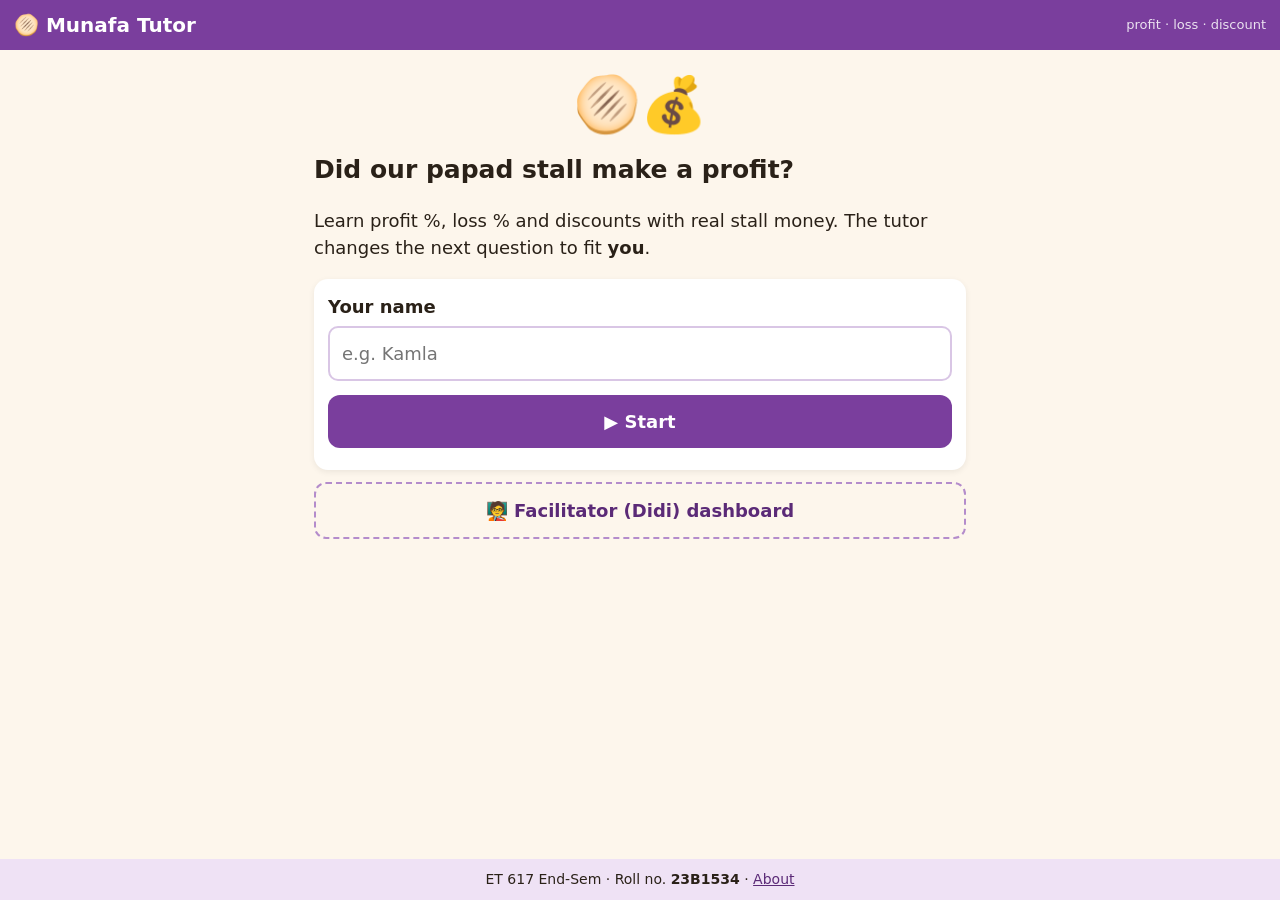
==== index.html @ 230e3823 "Adaptive tutor: BKT mastery, question generator, misconception diagnosis, decision rule, STAR cycle," ====
<!DOCTYPE html>
<html lang="en-IN">
<head>
<meta charset="UTF-8">
<meta name="viewport" content="width=device-width, initial-scale=1">
<title>Munafa Tutor · 23B1534</title>
<link rel="stylesheet" href="style.css">
</head>
<body>
<header class="top">
  <a href="#" id="homeLink" class="brand">🫓 Munafa Tutor</a>
  <span class="tag">profit · loss · discount</span>
</header>

<main id="app" aria-live="polite"></main>

<footer class="foot">
  ET 617 End-Sem · Roll no. <b>23B1534</b> · <a href="#" id="aboutLink">About</a>
</footer>

<script src="engine.js"></script>
<script src="app.js"></script>
</body>
</html>
---- style.css ----
/* Munafa Tutor — large, low-text, phone-first */
* { box-sizing: border-box; }
body { margin: 0; font-family: "Segoe UI", system-ui, sans-serif; background: #fdf6ec; color: #2a2118;
  font-size: 18px; line-height: 1.5; display: flex; flex-direction: column; min-height: 100vh; }
.top { display: flex; justify-content: space-between; align-items: center; padding: 10px 14px; background: #7a3e9d; color: #fff; }
.brand { color: #fff; font-weight: 700; font-size: 20px; text-decoration: none; }
.tag { font-size: 13px; opacity: .85; }
main { flex: 1; max-width: 680px; width: 100%; margin: 0 auto; padding: 14px; }
.foot { text-align: center; font-size: 14px; padding: 10px; background: #efe2f5; }
.foot a { color: #5b2a77; }
h1 { font-size: 25px; margin: 6px 0; } h2 { font-size: 21px; margin: 8px 0; } h3 { margin: 4px 0; }
.big-emoji { font-size: 54px; text-align: center; }
.muted { color: #6f6257; font-size: 15px; }
.card { background: #fff; border-radius: 14px; padding: 14px; margin: 12px 0; box-shadow: 0 2px 6px rgba(0,0,0,.07); }
.step { font-size: 12px; font-weight: 700; color: #7a3e9d; letter-spacing: .6px; margin-top: 6px; }
.banner { background: #fff1c9; border-radius: 10px; padding: 8px 12px; font-weight: 700; }
button { font: inherit; cursor: pointer; border: none; border-radius: 12px; }
.btn { display: block; width: 100%; padding: 13px; margin: 8px 0; font-size: 18px; font-weight: 700; background: #7a3e9d; color: #fff; text-align: center; }
.btn.alt { background: #fff; color: #5b2a77; border: 2px solid #b48ccb; font-weight: 600; }
.btn.ghost { background: transparent; color: #5b2a77; border: 2px dashed #b48ccb; }
.btn.green { background: #2e8b57; }
.btn.small { padding: 8px; font-size: 15px; }
.step-btn { text-align: left !important; font-size: 16px !important; }
.speak { background: #f0e3f7; color: #5b2a77; padding: 5px 12px; font-size: 14px; margin: 4px 0; }
.mic { background: #c0392b; color: #fff; width: 100%; padding: 12px; font-size: 17px; font-weight: 700; margin: 6px 0; }
.inp { width: 100%; font: inherit; padding: 12px; border: 2px solid #d9c6e5; border-radius: 10px; margin: 6px 0; }
.numrow { display: flex; align-items: center; gap: 8px; font-size: 24px; font-weight: 700; }
.duo { display: grid; grid-template-columns: 1fr 1fr; gap: 10px; margin: 10px 0; }
.person { background: #f7eefb; border-radius: 12px; padding: 10px; text-align: center; font-size: 17px; }
.notes { font-size: 34px; }
.formula { background: #f7eefb; border-left: 5px solid #7a3e9d; padding: 8px 10px; margin: 6px 0; font-weight: 700; }
.qmeta { font-size: 13px; color: #7a3e9d; font-weight: 700; }
.feedback { border-left: 6px solid #2e8b57; background: #eefaf2; padding: 12px; border-radius: 10px; margin: 10px 0; }
.feedback.support { border-color: #e8a02e; background: #fff6e5; }
.alt-exp { border: 2px solid #b48ccb; } .alt-exp.prereq { border-color: #e8a02e; }
.why { background: #f3f0fa; border-radius: 12px; padding: 12px; margin: 10px 0; font-size: 15px; }
.delta { margin: 6px 0; font-size: 15px; }
.mastery { margin: 6px 0; }
.mrow { display: grid; grid-template-columns: 80px 1fr 44px; align-items: center; gap: 6px; font-size: 14px; margin: 4px 0; }
.mbar { height: 14px; background: #eee3f3; border-radius: 7px; overflow: hidden; }
.mbar div { height: 100%; border-radius: 7px; }
details { background: #fff; border-radius: 10px; padding: 8px 12px; margin: 8px 0; }
summary { cursor: pointer; font-weight: 600; }
.tbl { width: 100%; border-collapse: collapse; font-size: 13px; margin-top: 6px; }
.tbl th, .tbl td { border: 1px solid #e6d9ee; padding: 4px; text-align: center; }
.review { border-top: 1px dashed #d9c6e5; padding-top: 8px; margin-top: 8px; font-size: 15px; }
.share { border: 3px solid #7a3e9d; }
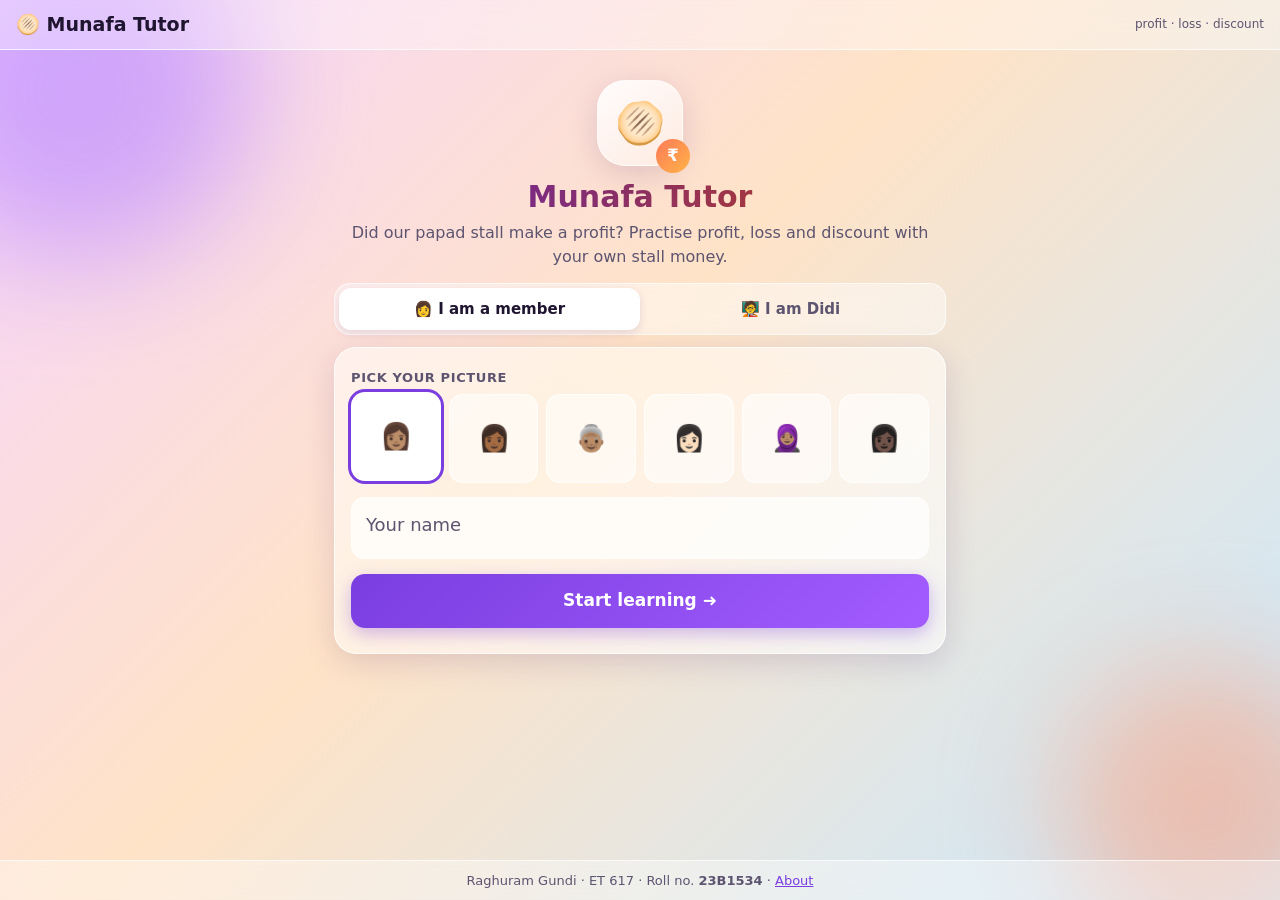
==== commit 2596f341: "Glass interface, interactive login (member avatars, facilitator PIN keypad), About credits" ====
--- a/index.html
+++ b/index.html
@@ -15,7 +15,7 @@
 <main id="app" aria-live="polite"></main>
 
 <footer class="foot">
-  ET 617 End-Sem · Roll no. <b>23B1534</b> · <a href="#" id="aboutLink">About</a>
+  Raghuram Gundi · ET 617 · Roll no. <b>23B1534</b> · <a href="#" id="aboutLink">About</a>
 </footer>
 
 <script src="engine.js"></script>
--- a/style.css
+++ b/style.css
@@ -1,47 +1,115 @@
-/* Munafa Tutor — large, low-text, phone-first */
+/* Munafa Tutor — glass interface, phone-first */
 * { box-sizing: border-box; }
-body { margin: 0; font-family: "Segoe UI", system-ui, sans-serif; background: #fdf6ec; color: #2a2118;
-  font-size: 18px; line-height: 1.5; display: flex; flex-direction: column; min-height: 100vh; }
-.top { display: flex; justify-content: space-between; align-items: center; padding: 10px 14px; background: #7a3e9d; color: #fff; }
-.brand { color: #fff; font-weight: 700; font-size: 20px; text-decoration: none; }
-.tag { font-size: 13px; opacity: .85; }
-main { flex: 1; max-width: 680px; width: 100%; margin: 0 auto; padding: 14px; }
-.foot { text-align: center; font-size: 14px; padding: 10px; background: #efe2f5; }
-.foot a { color: #5b2a77; }
+:root { --ink: #1f1530; --muted: #5d5470; --accent: #7a3ee0; --accent2: #ff7a59; --glass: rgba(255,255,255,.55);
+  --line: rgba(255,255,255,.7); --shadow: 0 8px 30px rgba(60,20,110,.15); }
+body { margin: 0; font-family: "Segoe UI", system-ui, sans-serif; color: var(--ink); font-size: 18px; line-height: 1.5;
+  display: flex; flex-direction: column; min-height: 100vh;
+  background: linear-gradient(135deg, #f6d5ff 0%, #ffe3c7 45%, #c9e9ff 100%); background-attachment: fixed; }
+body::before, body::after { content: ""; position: fixed; z-index: -1; border-radius: 50%; filter: blur(60px); opacity: .55; animation: float 14s ease-in-out infinite alternate; }
+body::before { width: 340px; height: 340px; background: #b07cff; top: -80px; left: -90px; }
+body::after { width: 300px; height: 300px; background: #ff9f7a; bottom: -60px; right: -80px; animation-delay: -7s; }
+@keyframes float { to { transform: translate(40px, 60px) scale(1.15); } }
+
+.top { position: sticky; top: 0; z-index: 5; display: flex; justify-content: space-between; align-items: center; padding: 10px 16px;
+  background: rgba(255,255,255,.35); backdrop-filter: blur(16px); -webkit-backdrop-filter: blur(16px); border-bottom: 1px solid var(--line); }
+.brand { color: var(--ink); font-weight: 800; font-size: 19px; text-decoration: none; }
+.tag { font-size: 12px; color: var(--muted); }
+main { flex: 1; max-width: 640px; width: 100%; margin: 0 auto; padding: 14px; }
+main.enter { animation: enter .35s ease-out; }
+@keyframes enter { from { opacity: 0; transform: translateY(10px); } to { opacity: 1; transform: none; } }
+.foot { text-align: center; font-size: 13px; padding: 10px; background: rgba(255,255,255,.35); backdrop-filter: blur(12px); border-top: 1px solid var(--line); color: var(--muted); }
+.foot a { color: var(--accent); }
+
 h1 { font-size: 25px; margin: 6px 0; } h2 { font-size: 21px; margin: 8px 0; } h3 { margin: 4px 0; }
+.center { text-align: center; }
 .big-emoji { font-size: 54px; text-align: center; }
-.muted { color: #6f6257; font-size: 15px; }
-.card { background: #fff; border-radius: 14px; padding: 14px; margin: 12px 0; box-shadow: 0 2px 6px rgba(0,0,0,.07); }
-.step { font-size: 12px; font-weight: 700; color: #7a3e9d; letter-spacing: .6px; margin-top: 6px; }
-.banner { background: #fff1c9; border-radius: 10px; padding: 8px 12px; font-weight: 700; }
-button { font: inherit; cursor: pointer; border: none; border-radius: 12px; }
-.btn { display: block; width: 100%; padding: 13px; margin: 8px 0; font-size: 18px; font-weight: 700; background: #7a3e9d; color: #fff; text-align: center; }
-.btn.alt { background: #fff; color: #5b2a77; border: 2px solid #b48ccb; font-weight: 600; }
-.btn.ghost { background: transparent; color: #5b2a77; border: 2px dashed #b48ccb; }
-.btn.green { background: #2e8b57; }
-.btn.small { padding: 8px; font-size: 15px; }
+.muted { color: var(--muted); font-size: 15px; }
+.card, details, .why, .feedback, .banner { background: var(--glass); backdrop-filter: blur(18px) saturate(140%); -webkit-backdrop-filter: blur(18px) saturate(140%);
+  border: 1px solid var(--line); box-shadow: var(--shadow); }
+.card { border-radius: 22px; padding: 16px; margin: 12px 0; }
+.step { font-size: 12px; font-weight: 800; color: var(--accent); letter-spacing: .8px; margin-top: 6px; }
+.banner { border-radius: 14px; padding: 8px 12px; font-weight: 700; }
+
+button { font: inherit; cursor: pointer; border: none; border-radius: 14px; transition: transform .12s, box-shadow .2s, background .2s; }
+button:active { transform: scale(.97); }
+.btn { display: block; width: 100%; padding: 14px; margin: 9px 0; font-size: 17px; font-weight: 700; color: #fff; text-align: center;
+  background: linear-gradient(135deg, var(--accent), #a35cff); box-shadow: 0 6px 18px rgba(122,62,224,.35); }
+.btn:hover { box-shadow: 0 8px 24px rgba(122,62,224,.45); }
+.btn.alt { background: rgba(255,255,255,.6); color: #4b2a8a; border: 1px solid var(--line); box-shadow: 0 4px 14px rgba(60,20,110,.08); font-weight: 600; }
+.btn.alt:hover { background: rgba(255,255,255,.85); }
+.btn.ghost { background: transparent; color: #4b2a8a; border: 1.5px dashed rgba(122,62,224,.5); box-shadow: none; }
+.btn.green { background: linear-gradient(135deg, #22a06b, #3cc48a); box-shadow: 0 6px 18px rgba(34,160,107,.3); }
+.btn.small { padding: 9px; font-size: 15px; }
+.btn.shine { position: relative; overflow: hidden; }
+.btn.shine::after { content: ""; position: absolute; top: 0; left: -60%; width: 40%; height: 100%; background: linear-gradient(90deg, transparent, rgba(255,255,255,.5), transparent); animation: shine 2.8s infinite; }
+@keyframes shine { to { left: 130%; } }
 .step-btn { text-align: left !important; font-size: 16px !important; }
-.speak { background: #f0e3f7; color: #5b2a77; padding: 5px 12px; font-size: 14px; margin: 4px 0; }
-.mic { background: #c0392b; color: #fff; width: 100%; padding: 12px; font-size: 17px; font-weight: 700; margin: 6px 0; }
-.inp { width: 100%; font: inherit; padding: 12px; border: 2px solid #d9c6e5; border-radius: 10px; margin: 6px 0; }
+.mic { background: linear-gradient(135deg, #e5484d, var(--accent2)); color: #fff; width: 100%; padding: 12px; font-size: 16px; font-weight: 700; margin: 6px 0; }
+.inp { width: 100%; font: inherit; padding: 13px 14px; border: 1px solid var(--line); border-radius: 14px; margin: 6px 0; background: rgba(255,255,255,.7); outline: none; transition: box-shadow .2s; }
+.inp:focus { box-shadow: 0 0 0 3px rgba(122,62,224,.3); }
+
+/* Login */
+.login { padding-top: 8px; }
+.logo-orb { width: 86px; height: 86px; margin: 8px auto; border-radius: 28px; display: grid; place-items: center; font-size: 40px; position: relative;
+  background: linear-gradient(145deg, rgba(255,255,255,.9), rgba(255,255,255,.35)); border: 1px solid var(--line); box-shadow: var(--shadow); animation: bob 4s ease-in-out infinite; }
+.logo-orb span { position: absolute; right: -8px; bottom: -8px; width: 34px; height: 34px; border-radius: 50%; display: grid; place-items: center; font-size: 17px; font-weight: 800; color: #fff; background: linear-gradient(135deg, var(--accent2), #ffb347); }
+.logo-orb.small { width: 64px; height: 64px; font-size: 30px; border-radius: 20px; }
+@keyframes bob { 50% { transform: translateY(-6px) rotate(-3deg); } }
+.hero { text-align: center; font-size: 30px; font-weight: 800; margin: 8px 0 2px;
+  background: linear-gradient(90deg, #5b21b6, #c2410c); -webkit-background-clip: text; background-clip: text; color: transparent; }
+.hero-sub { text-align: center; color: var(--muted); font-size: 16px; margin: 0 8px 14px; }
+.seg { position: relative; display: grid; grid-template-columns: 1fr 1fr; background: rgba(255,255,255,.45); border: 1px solid var(--line); border-radius: 16px; padding: 4px; backdrop-filter: blur(12px); }
+.seg-btn { position: relative; z-index: 1; background: none; padding: 10px; font-size: 15px; font-weight: 700; color: var(--muted); }
+.seg-btn.on { color: var(--ink); }
+.seg-pill { position: absolute; top: 4px; left: 4px; width: calc(50% - 4px); height: calc(100% - 8px); border-radius: 12px; background: #fff; box-shadow: 0 3px 10px rgba(60,20,110,.12); transition: transform .3s cubic-bezier(.4,1.4,.6,1); }
+.seg.right .seg-pill { transform: translateX(100%); }
+.hidden { display: none; }
+.pane { animation: enter .3s ease-out; }
+.lbl { font-size: 13px; font-weight: 700; color: var(--muted); text-transform: uppercase; letter-spacing: .6px; margin: 4px 0 6px; }
+.avatars { display: flex; gap: 8px; justify-content: space-between; margin-bottom: 8px; }
+.av { flex: 1; aspect-ratio: 1; font-size: 26px; background: rgba(255,255,255,.55); border: 1px solid var(--line); }
+.av.on { background: #fff; box-shadow: 0 0 0 3px var(--accent); transform: translateY(-2px); }
+.field { position: relative; }
+.field .inp { padding-top: 20px; }
+.field label { position: absolute; left: 15px; top: 20px; color: var(--muted); pointer-events: none; transition: all .18s; }
+.field .inp:focus + label, .field .inp:not(:placeholder-shown) + label { top: 9px; font-size: 12px; color: var(--accent); font-weight: 700; }
+.chips { display: grid; gap: 8px; }
+.chip-l { display: flex; align-items: center; gap: 10px; padding: 10px 12px; background: rgba(255,255,255,.6); border: 1px solid var(--line); text-align: left; font-weight: 700; }
+.chip-l span { font-size: 24px; } .chip-l small { margin-left: auto; color: var(--muted); font-weight: 500; }
+.pin-dots { display: flex; justify-content: center; gap: 14px; margin: 8px 0 14px; }
+.pin-dots span { width: 16px; height: 16px; border-radius: 50%; border: 2px solid var(--accent); transition: background .15s; }
+.pin-dots span.full { background: var(--accent); }
+.keypad { display: grid; grid-template-columns: repeat(3, 1fr); gap: 10px; }
+.key { padding: 14px 0; font-size: 22px; font-weight: 700; background: rgba(255,255,255,.65); border: 1px solid var(--line); }
+.key:hover { background: #fff; }
+.shake { animation: shake .4s; }
+@keyframes shake { 25% { transform: translateX(-8px); } 75% { transform: translateX(8px); } }
+
+/* About */
+.credit { display: grid; grid-template-columns: repeat(3, 1fr); gap: 8px; margin: 12px 0; }
+.credit div { background: rgba(255,255,255,.65); border: 1px solid var(--line); border-radius: 14px; padding: 10px 6px; text-align: center; }
+.credit span { display: block; font-size: 11px; text-transform: uppercase; letter-spacing: .6px; color: var(--muted); }
+.credit b { font-size: 15px; }
+
+/* Learning screens */
 .numrow { display: flex; align-items: center; gap: 8px; font-size: 24px; font-weight: 700; }
 .duo { display: grid; grid-template-columns: 1fr 1fr; gap: 10px; margin: 10px 0; }
-.person { background: #f7eefb; border-radius: 12px; padding: 10px; text-align: center; font-size: 17px; }
+.person { background: rgba(255,255,255,.65); border: 1px solid var(--line); border-radius: 16px; padding: 10px; text-align: center; font-size: 17px; }
 .notes { font-size: 34px; }
-.formula { background: #f7eefb; border-left: 5px solid #7a3e9d; padding: 8px 10px; margin: 6px 0; font-weight: 700; }
-.qmeta { font-size: 13px; color: #7a3e9d; font-weight: 700; }
-.feedback { border-left: 6px solid #2e8b57; background: #eefaf2; padding: 12px; border-radius: 10px; margin: 10px 0; }
-.feedback.support { border-color: #e8a02e; background: #fff6e5; }
-.alt-exp { border: 2px solid #b48ccb; } .alt-exp.prereq { border-color: #e8a02e; }
-.why { background: #f3f0fa; border-radius: 12px; padding: 12px; margin: 10px 0; font-size: 15px; }
+.formula { background: rgba(255,255,255,.7); border-left: 5px solid var(--accent); padding: 8px 10px; margin: 6px 0; font-weight: 700; border-radius: 10px; }
+.qmeta { font-size: 12px; color: var(--accent); font-weight: 800; letter-spacing: .4px; }
+.feedback { border-left: 6px solid #22a06b; padding: 12px; border-radius: 16px; margin: 10px 0; }
+.feedback.support { border-left-color: #f59e0b; }
+.alt-exp { border: 2px solid rgba(122,62,224,.45); } .alt-exp.prereq { border-color: rgba(245,158,11,.6); }
+.why { border-radius: 18px; padding: 12px; margin: 10px 0; font-size: 15px; }
 .delta { margin: 6px 0; font-size: 15px; }
 .mastery { margin: 6px 0; }
-.mrow { display: grid; grid-template-columns: 80px 1fr 44px; align-items: center; gap: 6px; font-size: 14px; margin: 4px 0; }
-.mbar { height: 14px; background: #eee3f3; border-radius: 7px; overflow: hidden; }
-.mbar div { height: 100%; border-radius: 7px; }
-details { background: #fff; border-radius: 10px; padding: 8px 12px; margin: 8px 0; }
+.mrow { display: grid; grid-template-columns: 80px 1fr 44px; align-items: center; gap: 6px; font-size: 14px; margin: 5px 0; }
+.mbar { height: 12px; background: rgba(255,255,255,.7); border-radius: 7px; overflow: hidden; }
+.mbar div { height: 100%; border-radius: 7px; transition: width .6s ease; }
+details { border-radius: 16px; padding: 9px 14px; margin: 9px 0; }
 summary { cursor: pointer; font-weight: 600; }
 .tbl { width: 100%; border-collapse: collapse; font-size: 13px; margin-top: 6px; }
-.tbl th, .tbl td { border: 1px solid #e6d9ee; padding: 4px; text-align: center; }
-.review { border-top: 1px dashed #d9c6e5; padding-top: 8px; margin-top: 8px; font-size: 15px; }
-.share { border: 3px solid #7a3e9d; }
+.tbl th, .tbl td { border: 1px solid rgba(122,62,224,.15); padding: 4px; text-align: center; }
+.review { border-top: 1px dashed rgba(122,62,224,.3); padding-top: 8px; margin-top: 8px; font-size: 15px; }
+.share { border: 2px solid rgba(122,62,224,.5); }
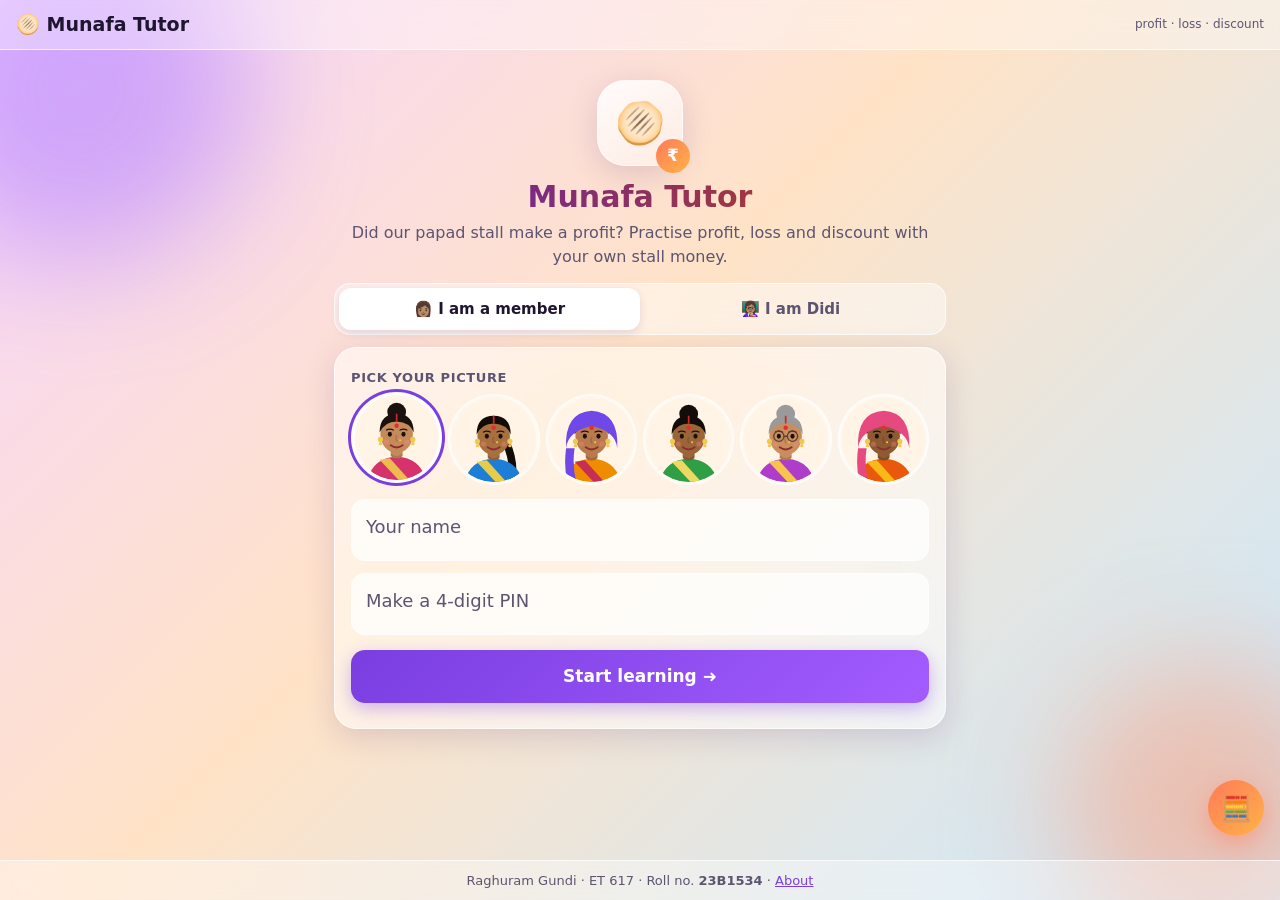
==== commit c2ee1e84: "Illustrated Indian women avatars (SVG) for members, Meena and Lata" ====
--- a/index.html
+++ b/index.html
@@ -18,6 +18,7 @@
   Raghuram Gundi · ET 617 · Roll no. <b>23B1534</b> · <a href="#" id="aboutLink">About</a>
 </footer>
 
+<script src="faces.js"></script>
 <script src="engine.js"></script>
 <script src="app.js"></script>
 </body>
--- a/style.css
+++ b/style.css
@@ -113,3 +113,58 @@
 .tbl th, .tbl td { border: 1px solid rgba(122,62,224,.15); padding: 4px; text-align: center; }
 .review { border-top: 1px dashed rgba(122,62,224,.3); padding-top: 8px; margin-top: 8px; font-size: 15px; }
 .share { border: 2px solid rgba(122,62,224,.5); }
+
+/* Profile & report */
+.avatar-big { font-size: 46px; width: 74px; height: 74px; border-radius: 24px; display: grid; place-items: center; margin: 0 auto;
+  background: rgba(255,255,255,.8); border: 1px solid var(--line); box-shadow: var(--shadow); }
+.profile-head { display: flex; align-items: center; gap: 12px; }
+.profile-head .avatar-big { margin: 0; }
+.profile-head h2 { margin: 0; }
+.chip-out { margin-left: auto; padding: 7px 12px; font-size: 13px; background: rgba(255,255,255,.7); border: 1px solid var(--line); color: var(--muted); }
+.stats { display: grid; grid-template-columns: repeat(3, 1fr); gap: 8px; }
+.stats div { background: var(--glass); backdrop-filter: blur(14px); border: 1px solid var(--line); border-radius: 18px; padding: 10px; text-align: center; box-shadow: var(--shadow); }
+.stats b { display: block; font-size: 24px; color: var(--accent); }
+.stats span { font-size: 12px; color: var(--muted); }
+.badge { display: inline-block; margin-left: 6px; padding: 2px 8px; font-size: 11px; border-radius: 8px; background: #ffb347; color: #3b1d00; vertical-align: middle; }
+.btn small { font-weight: 500; opacity: .85; font-size: 13px; }
+.chart { width: 100%; height: auto; background: rgba(255,255,255,.5); border-radius: 12px; }
+.legend { font-size: 13px; margin: 6px 0 0; }
+.recent { margin: 4px 0; font-size: 15px; }
+
+/* Pop-up calculator */
+.calc-fab { position: fixed; right: 16px; bottom: 64px; z-index: 20; width: 56px; height: 56px; border-radius: 50%; font-size: 26px;
+  background: linear-gradient(135deg, var(--accent2), #ffb347); box-shadow: 0 8px 22px rgba(255,122,89,.45); }
+.calc-pop { position: fixed; right: 12px; bottom: 128px; z-index: 21; width: 280px; padding: 12px; border-radius: 22px;
+  background: rgba(255,255,255,.78); backdrop-filter: blur(22px) saturate(150%); -webkit-backdrop-filter: blur(22px) saturate(150%);
+  border: 1px solid var(--line); box-shadow: 0 16px 40px rgba(60,20,110,.25); animation: enter .2s ease-out; }
+.calc-head { display: flex; justify-content: space-between; align-items: center; }
+.calc-x { background: none; font-size: 18px; color: var(--muted); }
+.calc-expr { text-align: right; font-size: 14px; color: var(--muted); min-height: 20px; overflow-x: auto; white-space: nowrap; }
+.calc-disp { text-align: right; font-size: 32px; font-weight: 800; padding: 2px 4px 8px; overflow-x: auto; }
+.calc-keys { display: grid; grid-template-columns: repeat(4, 1fr); gap: 7px; }
+.ck { padding: 12px 0; font-size: 19px; font-weight: 700; background: rgba(255,255,255,.85); border: 1px solid var(--line); }
+.ck.op { background: linear-gradient(135deg, var(--accent), #a35cff); color: #fff; }
+.ck.fn { color: #c2410c; }
+
+/* Price planner */
+.range { width: 100%; accent-color: var(--accent); height: 28px; }
+.plan-out { display: grid; grid-template-columns: repeat(3, 1fr); gap: 8px; margin: 10px 0 6px; }
+.plan-out div { background: rgba(255,255,255,.75); border: 1px solid var(--line); border-radius: 14px; padding: 8px 4px; text-align: center; }
+.plan-out span { display: block; font-size: 11px; color: var(--muted); }
+.plan-out b { font-size: 18px; color: var(--accent); }
+
+/* Illustrated faces */
+.av { padding: 2px; display: grid; place-items: center; border-radius: 50% !important; }
+.av svg, .avatar-big svg, .chip-face svg { display: block; border-radius: 50%; }
+.avatar-big { padding: 4px; }
+.chip-face { display: grid; place-items: center; }
+.person svg { display: inline-block; border-radius: 50%; box-shadow: 0 3px 10px rgba(0,0,0,.12); }
+.face-btn { display: flex !important; align-items: center; justify-content: center; gap: 8px; }
+.face-btn svg { border-radius: 50%; flex: none; }
+.face-row { display: flex; gap: 10px; align-items: flex-start; }
+.face-row svg { flex: none; border-radius: 50%; }
+.rep-title { display: flex; align-items: center; gap: 8px; }
+.rep-title svg { border-radius: 50%; }
+.avatars { display: grid !important; grid-template-columns: repeat(6, 1fr); gap: 6px; }
+.av { aspect-ratio: 1; width: 100%; }
+.av svg { width: 100%; height: auto; }
